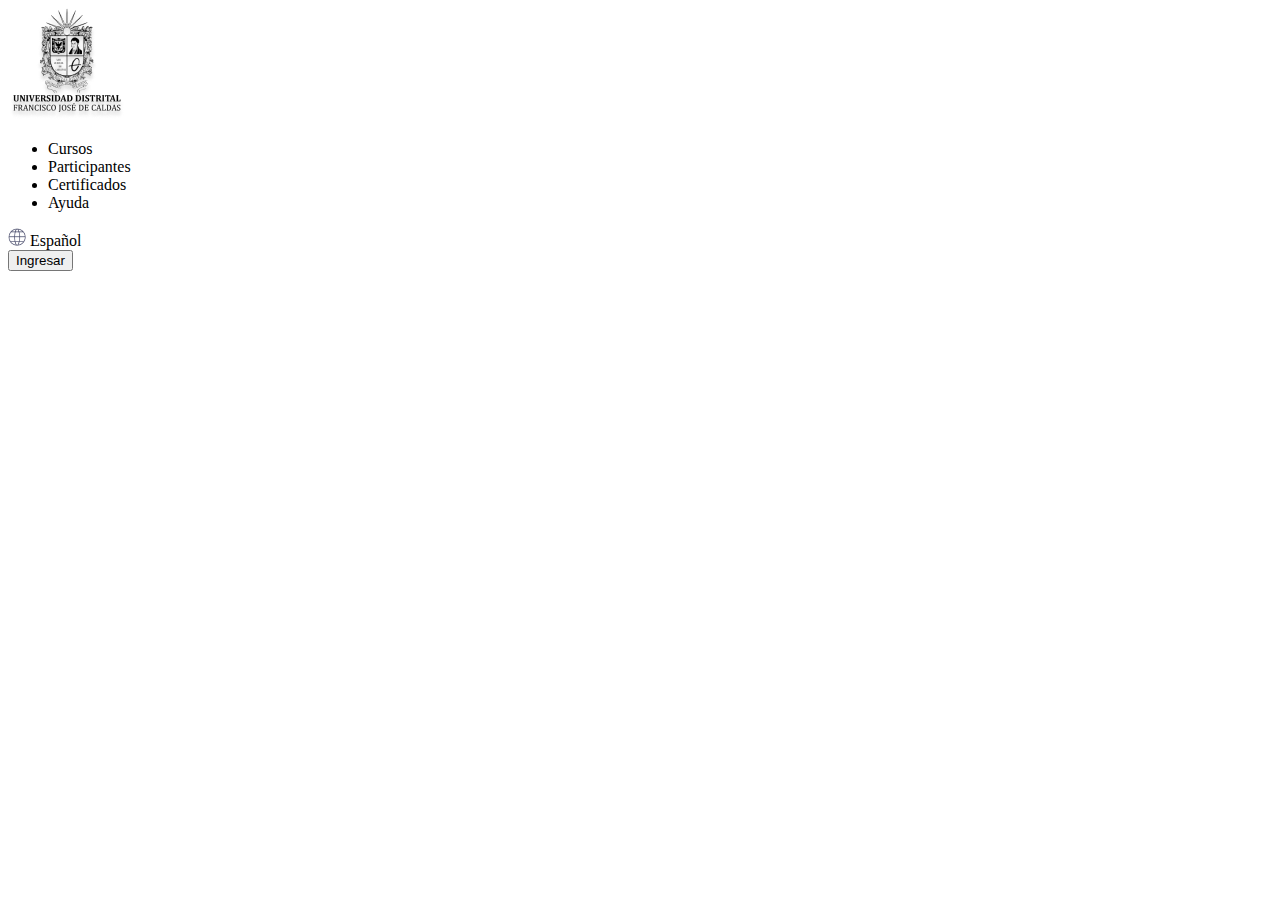
==== PUNTO 1-3/Index.html @ 37c76ebf "Agregación de heather" ====
<!DOCTYPE html>
<html lang="en">
<head>
    <meta charset="UTF-8">
    <meta name="viewport" content="width=device-width, initial-scale=1.0">
    <title>UD Atenea Cursos</title>
</head>
<body>
    <header>
        <div class="header__navigation">
            <img src="./Public/Images/header-logo.png" alt="main-logo">
            <nav>
                <ul>
                    <li>Cursos</li>
                    <li>Participantes</li>
                    <li>Certificados</li>
                    <li>Ayuda</li>
                </ul>
            </nav>
        </div>
        <div class="header__settings">
            <div>
                <img src="./Public/Images/header-world.png" alt="World">
                <span>Español</span>
            </div>
            <button>Ingresar</button>
        
        </div>

    </header>
    <main>

    </main>  
    <footer>
        
    </footer> 
</body>
</html>
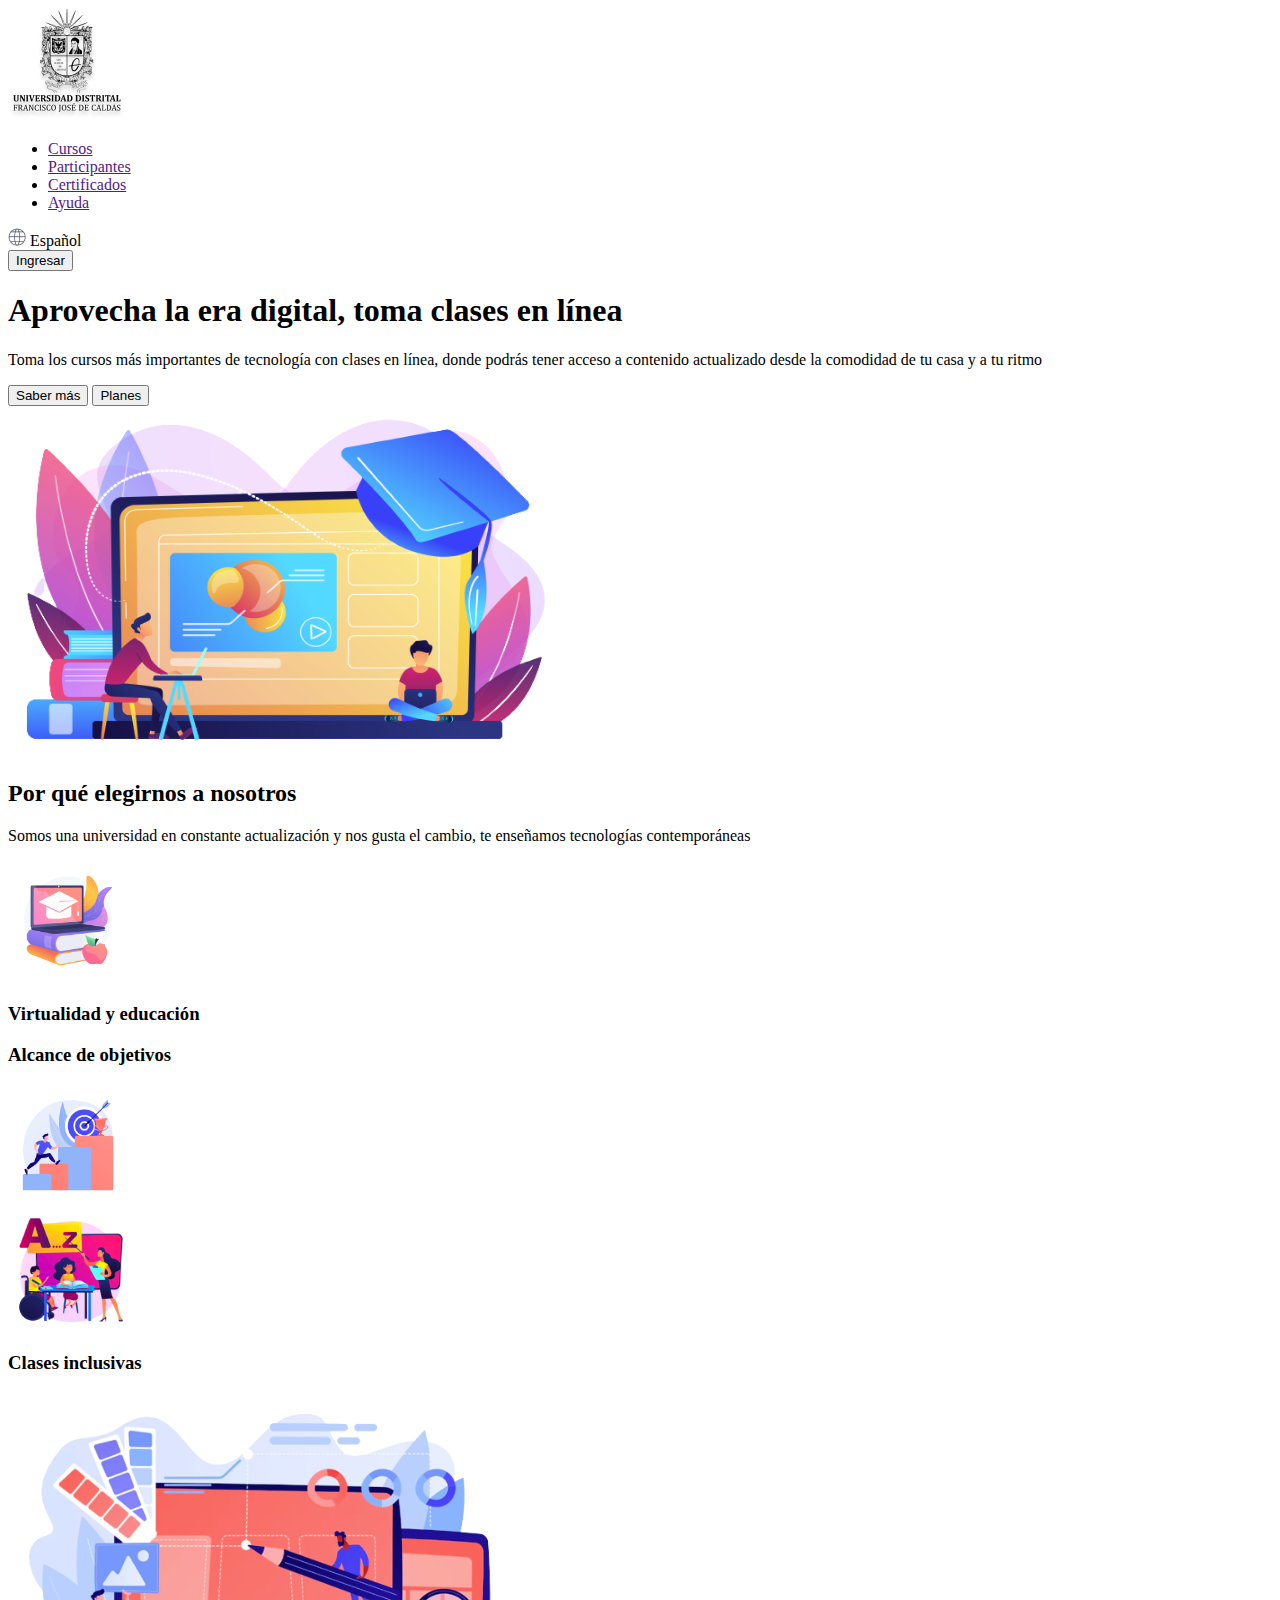
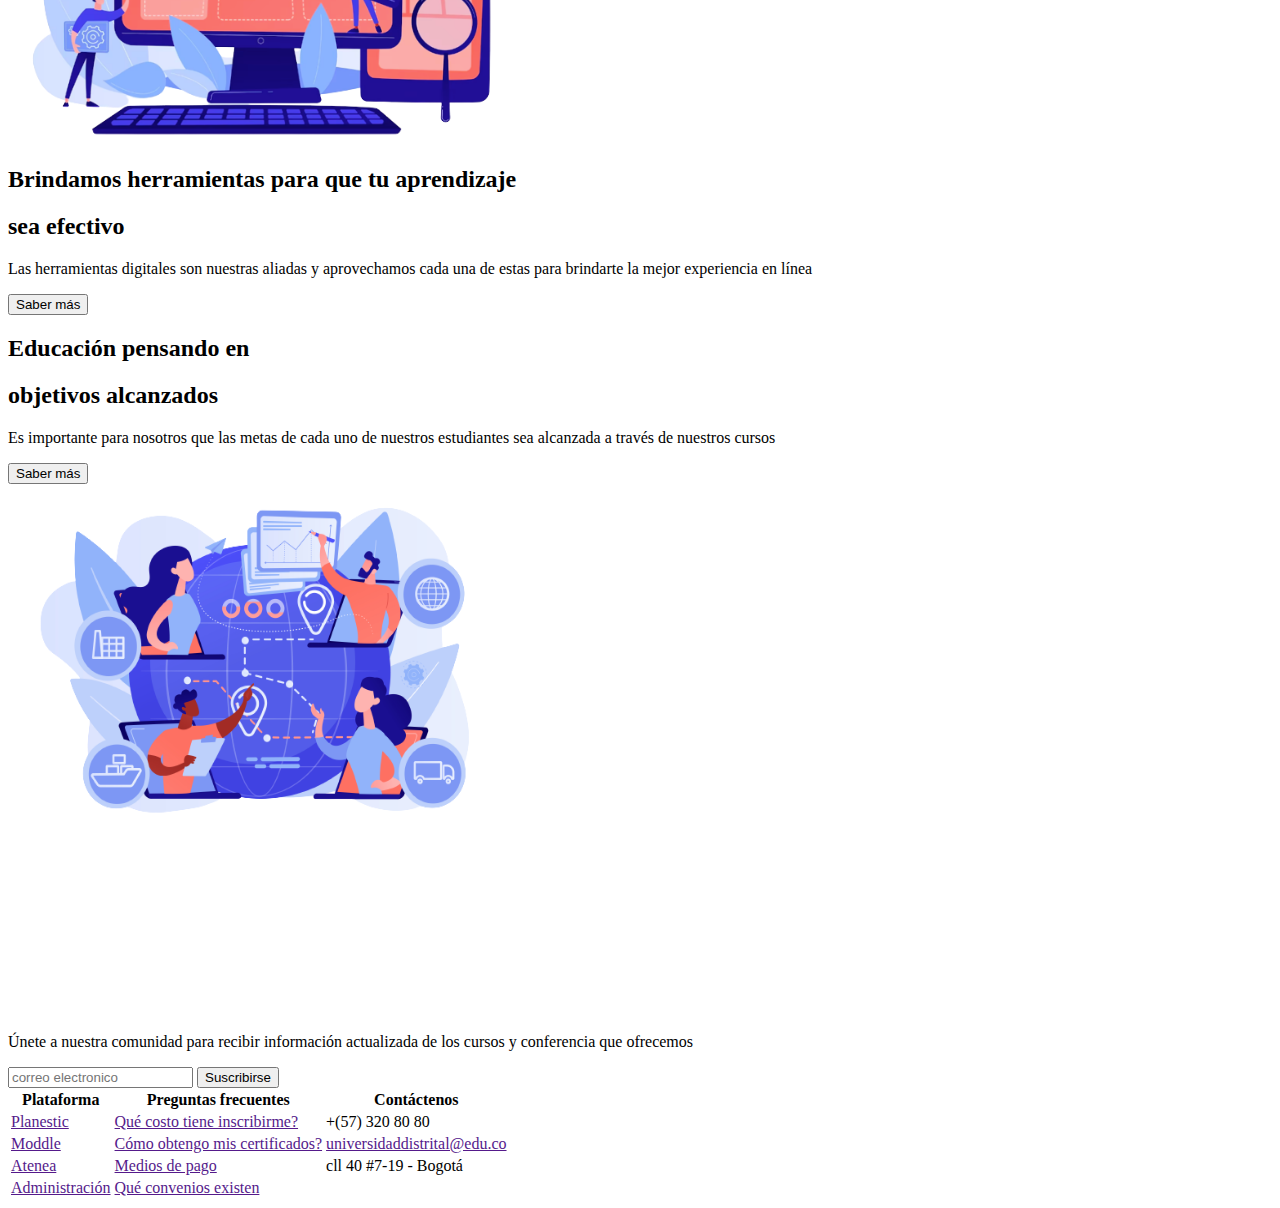
==== commit 80bfa277: "completado el punto 2" ====
--- a/PUNTO 1-3/Index.html
+++ b/PUNTO 1-3/Index.html
@@ -11,10 +11,10 @@
             <img src="./Public/Images/header-logo.png" alt="main-logo">
             <nav>
                 <ul>
-                    <li>Cursos</li>
-                    <li>Participantes</li>
-                    <li>Certificados</li>
-                    <li>Ayuda</li>
+                    <li><a href="">Cursos</a></li>
+                    <li><a href="">Participantes</a></li>
+                    <li><a href="">Certificados</a></li>
+                    <li><a href="">Ayuda</a></li>
                 </ul>
             </nav>
         </div>
@@ -29,10 +29,134 @@
 
     </header>
     <main>
+        <section id="banner"></section>
+        <div>
+        <div>
+            <h1>Aprovecha la era digital, toma clases en línea</h1>
+            <p>Toma los cursos más importantes de tecnología con clases en línea, donde podrás 
+                tener acceso a contenido actualizado desde la comodidad de tu casa y a tu ritmo</p>
+        </div>
+        <div>
+            <button class="button--orange">Saber más</button>
+            <button class="button--white">Planes</button>
+        </div>
+        </div>
+        <img src="./Public/Images/banner-online.png" 
+         alt="banner" 
+         width="550px" 
+         height="350px"
+        >
+    
+        <section id="section-1"></section>
+          <div class="section-1_info">
+            <h2>Por qué elegirnos a nosotros</h2>
+            <p>Somos una universidad en constante actualización y nos gusta 
+                el cambio, te enseñamos tecnologías contemporáneas</p>
+          </div>
+          <div class="section-1_card">
+            <img src="./Public/Images/section1-education.png" 
+            alt="education"
+            width="120px"
+            height="120px">
+            <h3>Virtualidad y educación</h3>
+            
+          </div>
+          <div class="section-1_card">
+            <h3>Alcance de objetivos</h3>
+            <img src="./Public/Images/section1-goals.png" 
+            alt="education"
+            width="120px"
+            height="120px">
+          </div>
+          <div class="section-1_card">
+            <img src="./Public/Images/section1-teach.png" 
+            alt="education"
+            width="120px"
+            height="120px">
+            <h3>Clases inclusivas</h3>
+          </div>
+        <section id="section-2">
+            <div class="section-2_info">
+                <img src="./Public/Images/section2-tools.png" 
+                alt="tools"
+                width="500px"
+                height="350px"
+                >
+                <div>
+                    <h2>Brindamos herramientas para que tu aprendizaje</h2>
+                    <h2> sea efectivo</h2>
+                    <p>Las herramientas digitales son nuestras aliadas 
+                        y aprovechamos cada una de estas para brindarte 
+                        la mejor experiencia en línea</p>
+                    <button class="button--orange">Saber más</button>
+                </div>
+            </div>
+            <div class="section-2_info">
+                <div>
+                    <h2>Educación pensando en</h2>
+                    <h2>objetivos alcanzados</h2>
+                    <p>Es importante para nosotros que las metas de cada 
+                       uno de nuestros estudiantes sea alcanzada a través de nuestros cursos</p>
+                    <button class="button--orange">Saber más</button>
+            </div>
+            <img src="./Public/Images/section2-goals.png" 
+            alt="tools"
+            width="500px"
+            height="350px"
+            >
+        </section>
+    </main>  
+    <footer id="footer">
+        <div class="footer__info">
+            <img src="./Public/Images/footer-logo.png" 
+            alt="logo"
+            width="200px"
+            height="175px"
+            >
+            <div>
+                <p>Únete a nuestra comunidad para recibir 
+                    información actualizada de los cursos y 
+                    conferencia que ofrecemos</p>
+                <form>
+                    <input 
+                    type="email"
+                    name="user_email"
+                    placeholder="correo electronico"
+                    >
+                    <button class="button--pink">Suscribirse</button>
+                </form>
+            
+            </div>
+        </div>
+        <div>
+            <table>
+                <tr>
+                    <th>Plataforma</th>
+                    <th>Preguntas frecuentes</th>
+                    <th>Contáctenos</th>
+                </tr>
+                <tr>
+                    <td><a href="">Planestic</a></td>
+                    <td><a href="">Qué costo tiene inscribirme?</a></td>
+                    <td>+(57) 320 80 80</td>
+                </tr>
+                <tr>
+                    <td><a href="">Moddle</a></td>
+                    <td><a href="">Cómo obtengo mis certificados?</a></td>
+                    <td><a href="">universidaddistrital@edu.co</a></td>
+                </tr>
+                <tr>
+                    <td><a href="">Atenea</a></td>
+                    <td><a href="">Medios de pago</a></td>
+                    <td>cll 40 #7-19 - Bogotá</td>
+                </tr>
+                <tr>
+                    <td><a href="">Administración</a></td>
+                    <td><a href="">Qué convenios existen</a></td>
+                </tr>
 
-    </main>  
-    <footer>
-        
+            </table>
+        </div>
     </footer> 
 </body>
 </html>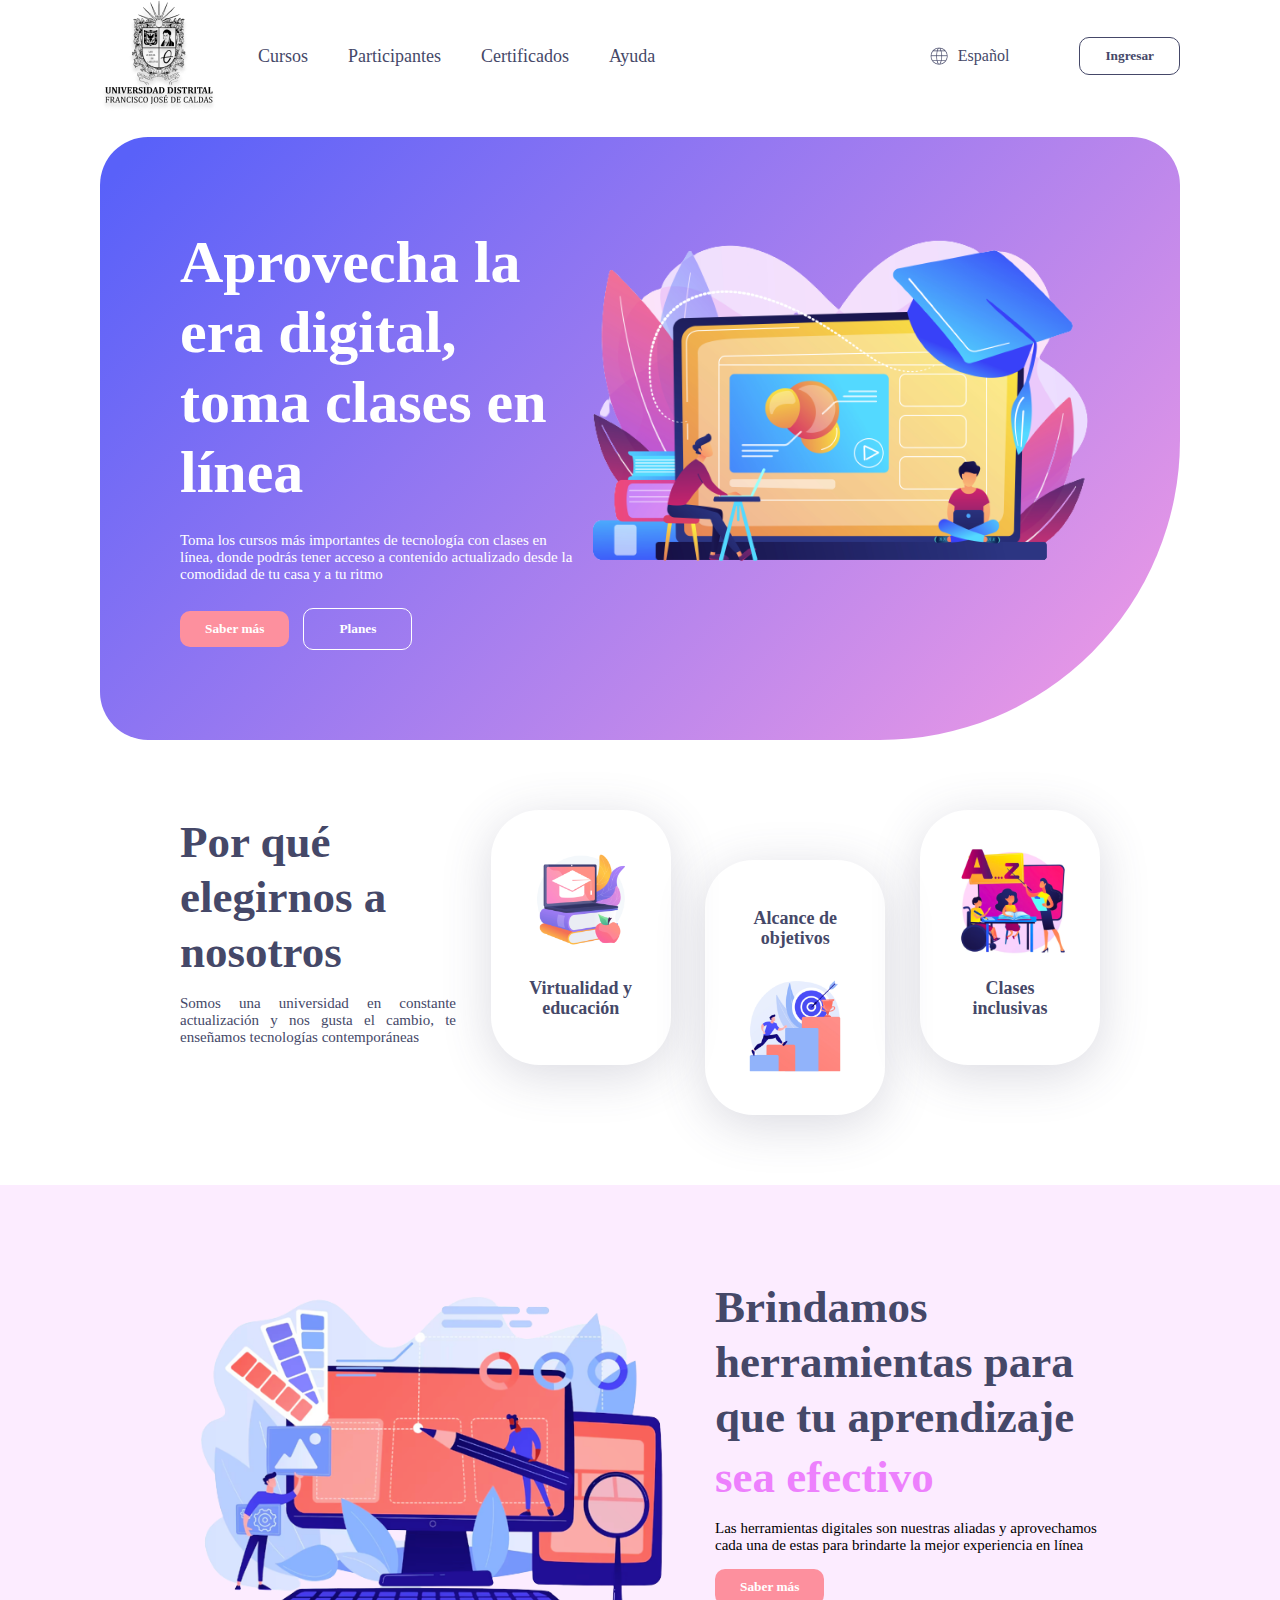
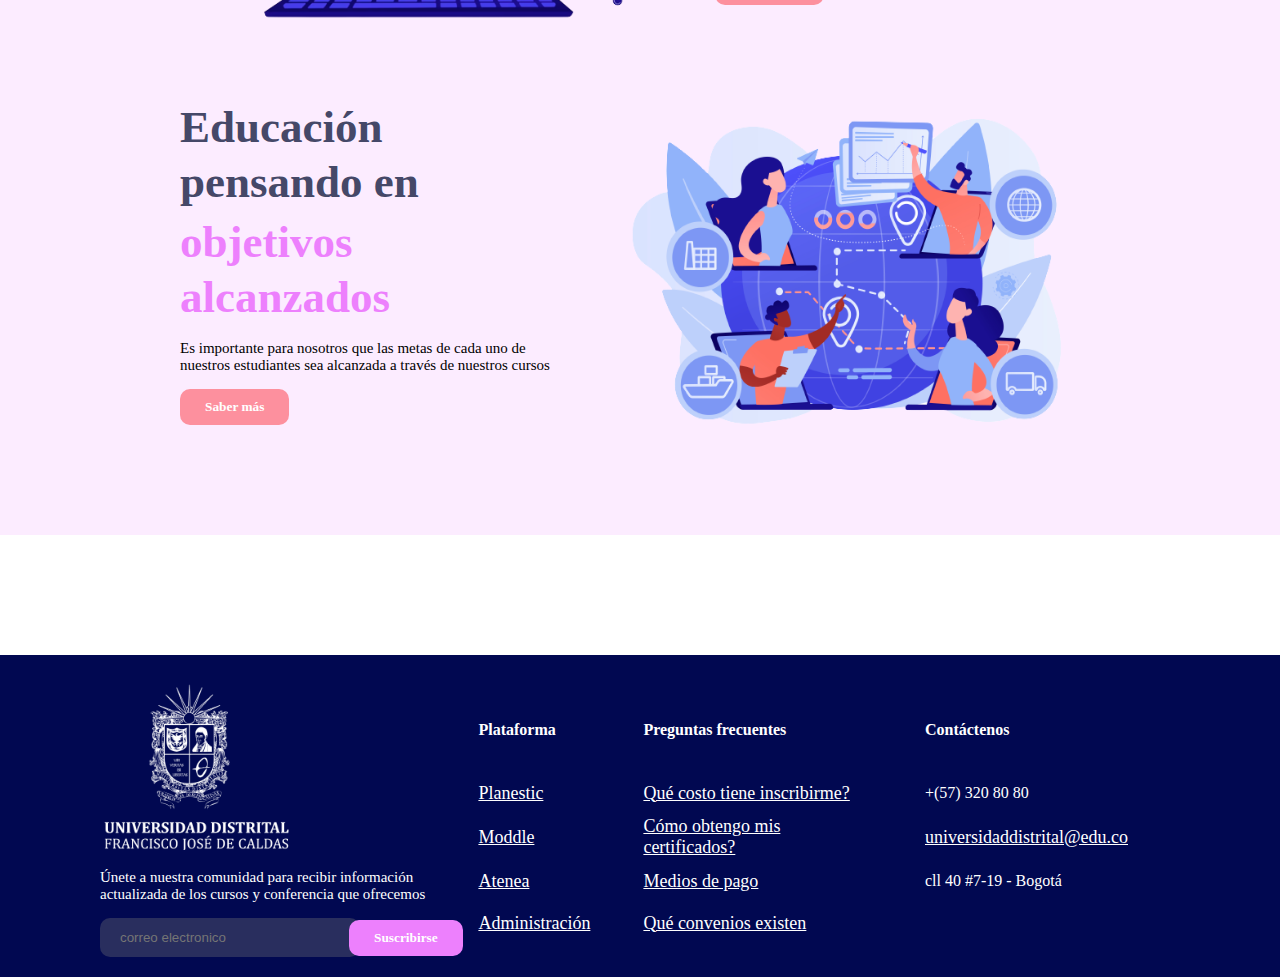
==== commit f2ad9d5e: "Finalización del punto 3" ====
--- a/PUNTO 1-3/Index.html
+++ b/PUNTO 1-3/Index.html
@@ -3,6 +3,13 @@
 <head>
     <meta charset="UTF-8">
     <meta name="viewport" content="width=device-width, initial-scale=1.0">
+    <link rel="stylesheet" href="https://indestructibletype.com/fonts/Jost.css" type="text/css" charset="utf-8"/>
+    <link rel="stylesheet" href="./Styles/General-styles.css">
+    <link rel="stylesheet" href="./Styles/Header-styles.css">
+    <link rel="stylesheet" href="./Styles/Banner-styles.css">
+    <link rel="stylesheet" href="./Styles/Section-1-styles.css">
+    <link rel="stylesheet" href="./Styles/Section-2-styles.css">
+    <link rel="stylesheet" href="./Styles/Footer-styles.css">
     <title>UD Atenea Cursos</title>
 </head>
 <body>
@@ -29,7 +36,7 @@
 
     </header>
     <main>
-        <section id="banner"></section>
+        <section id="banner">
         <div>
         <div>
             <h1>Aprovecha la era digital, toma clases en línea</h1>
@@ -46,8 +53,8 @@
          width="550px" 
          height="350px"
         >
-    
-        <section id="section-1"></section>
+    </section>
+        <section id="section-1">
           <div class="section-1_info">
             <h2>Por qué elegirnos a nosotros</h2>
             <p>Somos una universidad en constante actualización y nos gusta 
@@ -61,7 +68,7 @@
             <h3>Virtualidad y educación</h3>
             
           </div>
-          <div class="section-1_card">
+          <div class="section-1_card section-1__card-down">
             <h3>Alcance de objetivos</h3>
             <img src="./Public/Images/section1-goals.png" 
             alt="education"
@@ -75,6 +82,7 @@
             height="120px">
             <h3>Clases inclusivas</h3>
           </div>
+        </section>
         <section id="section-2">
             <div class="section-2_info">
                 <img src="./Public/Images/section2-tools.png" 
@@ -84,7 +92,7 @@
                 >
                 <div>
                     <h2>Brindamos herramientas para que tu aprendizaje</h2>
-                    <h2> sea efectivo</h2>
+                    <h2 class="section-2__sub-pink"> sea efectivo</h2>
                     <p>Las herramientas digitales son nuestras aliadas 
                         y aprovechamos cada una de estas para brindarte 
                         la mejor experiencia en línea</p>
@@ -94,7 +102,7 @@
             <div class="section-2_info">
                 <div>
                     <h2>Educación pensando en</h2>
-                    <h2>objetivos alcanzados</h2>
+                    <h2 class="section-2__sub-pink">objetivos alcanzados</h2>
                     <p>Es importante para nosotros que las metas de cada 
                        uno de nuestros estudiantes sea alcanzada a través de nuestros cursos</p>
                     <button class="button--orange">Saber más</button>
--- a/PUNTO 1-3/Styles/General-styles.css
+++ b/PUNTO 1-3/Styles/General-styles.css
@@ -0,0 +1,39 @@
+a {
+    font-family: "Jost";
+    font-size: 18px;
+
+}
+
+button {
+    padding: 10px 25px;
+    font-family: "Jost";
+    font-weight: bold;
+    border-radius: 10px;
+    cursor: pointer;
+}
+
+.button--orange {
+    margin-right: 10px;
+    background-color: #fd909e;
+    color: #fff;
+    border: none;
+}
+
+h2{
+    margin: 5px 0px;
+    color: #454868;
+    font-family: "Jost";
+    font-size: 45px;
+    line-height: 55px;
+    letter-spacing: -0,64px;
+}
+
+p {
+    font-family: "Jost";
+    font-size: 15px;
+    font-weight: 300;
+}
+
+body{
+    margin: 0px;
+}--- a/PUNTO 1-3/Styles/Header-styles.css
+++ b/PUNTO 1-3/Styles/Header-styles.css
@@ -0,0 +1,42 @@
+header { 
+    display: flex;
+    justify-content: space-between;
+    margin: 0px 100px;
+}
+.header__navigation {
+    display: flex;
+    align-items: center;
+
+}
+nav ul {
+    display: flex;
+    gap: 40px;
+    list-style: none;
+}
+
+nav ul a {
+    color: #454868;
+    text-decoration: none;
+}
+
+.header__settings {
+    display: flex;
+    align-items: center;
+    gap: 70px;
+}
+
+.header__settings div {
+    display: flex;
+    align-items: center;
+    gap: 10px;
+    font-family: "Jost";
+    font-weight: 300;
+    color: #454868;
+}
+
+.header__settings button {
+    background-color: transparent;
+    color:#454868;
+    border: 1px solid #454868;
+}
+
--- a/PUNTO 1-3/Styles/Banner-styles.css
+++ b/PUNTO 1-3/Styles/Banner-styles.css
@@ -0,0 +1,29 @@
+#banner { 
+    display: flex;
+    padding: 90px 80px;
+    margin: 25px 100px;
+    background: linear-gradient(313.18deg, #EE9AE5 3.28%, #5961F9 97.04%);
+    border-radius: 48px 48px 300px 48px;
+}
+
+h1 {
+    margin: 0px;
+    color: #fff;
+    font-family: "Jost";
+    font-size: 60px;
+    font-weight: 600;
+    line-height: 70px;
+    letter-spacing: -0,64px;
+}
+
+#banner p{
+    margin: 25px 0px;
+    color: #fff;
+}
+
+.button--white{
+    padding: 12px 35px;
+    background-color: transparent;
+    color: white;
+    border: 1px solid #fff;
+}
--- a/PUNTO 1-3/Styles/Section-1-styles.css
+++ b/PUNTO 1-3/Styles/Section-1-styles.css
@@ -0,0 +1,39 @@
+#section-1{
+    display: flex;
+    justify-content: space-between;
+    margin: 50px 100px;
+    padding: 20px 80px;
+}
+.section-1_info{
+    width: 30%;
+}
+.section-1_info p{
+    color: #454868;
+    text-align: justify;
+}
+.section-1_card{
+    display: flex;
+    flex-direction: column;
+    align-items: center;
+    justify-content: space-between;
+    width: min-content;
+
+    height: 195px;
+    padding: 30px;
+    border-radius: 48px;
+    box-shadow: 0px 10px 50px #45486833;
+}
+
+.section-1__card-down{
+    margin-top: 50px;
+}
+
+.section-1_card h3{
+    font-family: "Jost";
+    color:#454868;
+    font-size: 18px;
+    line-height: 20px;
+    letter-spacing: -0,64px;
+    text-align: center;
+}
+
--- a/PUNTO 1-3/Styles/Section-2-styles.css
+++ b/PUNTO 1-3/Styles/Section-2-styles.css
@@ -0,0 +1,13 @@
+#section-2{
+    padding: 20px 180px;
+    background-color: #ec80fd26;
+}
+.section-2_info{
+    display: flex;
+    gap: 35px;
+    margin: 70px 0px;
+}
+.section-2__sub-pink{
+    color: #ed80fd;
+    
+}--- a/PUNTO 1-3/Styles/Footer-styles.css
+++ b/PUNTO 1-3/Styles/Footer-styles.css
@@ -0,0 +1,49 @@
+#footer {
+    display: flex;
+    justify-content: space-between;
+    align-items: center;
+
+    margin-top: 120px;
+    padding: 20px 100px;
+    background-color: #010851;
+    color: #fff;
+}
+.footer__info{
+    width: 35%;
+}
+input {
+    width: 220px;
+    padding: 12px 20px;
+    margin-right: -15px;
+    border: none;
+    border-radius: 10px;
+    background-color: #45486899;
+
+}
+
+.button--pink{
+    background-color: #ed80fd;
+    color: #fff;
+    border: none;
+}
+
+table {
+    font-family: "Jost";
+    text-align: left;
+}
+
+tr {
+    height: 40px;
+}
+
+th {
+    height: 80px;
+}
+
+td {
+    padding-right: 50px;
+}
+
+td a {
+    color: #fff;
+}